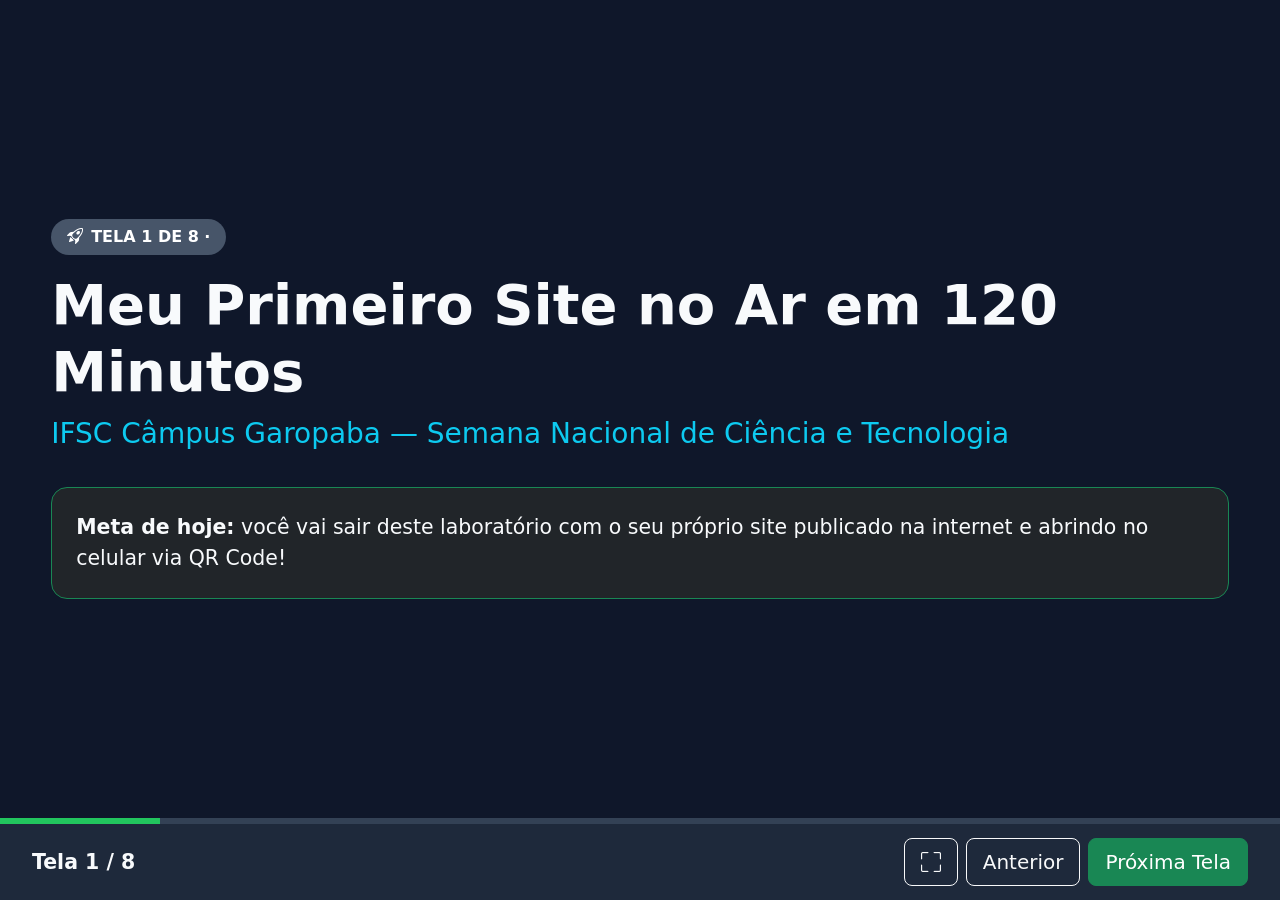
==== slides-snct/index.html @ 4206326a "Primeira versão dos slides(falta atualizar o roteiro)" ====
<!DOCTYPE html>
<html lang="pt-BR">

<head>
    <meta charset="UTF-8">
    <meta name="viewport" content="width=device-width, initial-scale=1.0">
    <title>Slides-Guia — Oficina SNCT 2026 IFSC Garopaba</title>
    <link href="css/bootstrap.min.css" rel="stylesheet">
    <link href="css/bootstrap-icons.min.css" rel="stylesheet">
    <link href="css/slides.css" rel="stylesheet">
</head>

<body>
    <main id="telas">
        <!-- TELA 1 -->
        <section class="slide ativo" aria-label="Tela 1 de 8">
            <div><span class="selo-bloco selo-acolhida"><i class="bi bi-rocket-takeoff" aria-hidden="true"></i> TELA 1 DE 8 ·</span></div>
            <h1 class="display-4 fw-bold mt-3">Meu Primeiro Site no Ar em 120 Minutos</h1>
            <p class="text-info fs-3">IFSC Câmpus Garopaba — Semana Nacional de Ciência e Tecnologia</p>
            <div class="p-4 mt-3 rounded-4 bg-dark border border-success">
                <strong>Meta de hoje:</strong> você vai sair deste laboratório com o seu próprio site
                publicado na internet e abrindo no celular via QR Code!
            </div>
        </section>

        <!-- TELA 2 -->
        <section class="slide" aria-label="Tela 2 de 8">
            <div><span class="selo-bloco selo-moodle"><i class="bi bi-mortarboard" aria-hidden="true"></i> TELA 2 DE 8 ·</span></div>
            <h2 class="display-5 fw-bold mt-3">Passo Inicial: Abra a Sala no Moodle IFSC</h2>
            <div class="row g-4 align-items-center mt-1">
                <div class="col-lg-7">
                    <pre class="codigo-telao">1. Acesse a sala da Oficina SNCT no Moodle do IFSC
2. Chave de inscrição da turma: SNCT2026
3. Na Seção 0, abra o Micro-Roteiro PDF
4. Na Seção 1, clique em starter-kit-snct.zip</pre>
                </div>
                <div class="col-lg-5 text-center">
                    <img class="print-tela" src="img/print-moodle.png" alt="Print da sala do curso no Moodle">
                </div>
            </div>
        </section>

        <!-- TELA 3 -->
        <section class="slide" aria-label="Tela 3 de 8">
            <div><span class="selo-bloco selo-bloco1"><i class="bi bi-palette" aria-hidden="true"></i> TELA 3 DE 8 ·</span></div>
            <h2 class="display-5 fw-bold mt-3">Personalizando Cores no arquivo css/estilo.css</h2>
            <div class="row g-4 align-items-center mt-1">
                <div class="col-lg-7">
                    <pre class="codigo-telao">:root {
--cor-primaria: <mark>#2563eb</mark>; /* Troque pela sua cor favorita */
--cor-fundo: <mark>#eff6ff</mark>;
}</pre>
                    <p class="legenda"><mark class="troque">Amarelo</mark> = o que você troca.</p>
                </div>
                <div class="col-lg-5 text-center">
                    <img class="print-tela" src="img/print-cores.png" alt="Print do site com as cores trocadas">
                </div>
            </div>
            <p class="text-info fs-3 mt-3">Checkpoint: salve (Ctrl+S), abra o index.html no navegador e confira se as cores mudaram.</p>
        </section>

        <!-- TELA 4 -->
        <section class="slide" aria-label="Tela 4 de 8">
            <div><span class="selo-bloco selo-bloco2a"><i class="bi bi-card-text" aria-hidden="true"></i> TELA 4 DE 8 ·</span></div>
            <h2 class="display-5 fw-bold mt-3">Edite os 3 cartões de destaques no index.html</h2>
            <div class="row g-4 align-items-center mt-1">
                <div class="col-lg-7">
                    <pre class="codigo-telao">&lt;div class="card-destaque"&gt;
  &lt;h3&gt;<mark>Meu destaque 1</mark>&lt;/h3&gt;
  &lt;p&gt;<mark>Escreva aqui algo sobre você</mark>&lt;/p&gt;
&lt;/div&gt;
&lt;!-- Repita para os destaques 2 e 3 --&gt;</pre>
                    <p class="legenda"><mark class="troque">Amarelo</mark> = o que você troca.</p>
                </div>
                <div class="col-lg-5 text-center">
                    <img class="print-tela" src="img/print-cartoes.png" alt="Print dos 3 cartões de destaque no site">
                </div>
            </div>
            <p class="text-info fs-3 mt-3">Checkpoint: os 3 cartões aparecem com o seu texto.</p>
        </section>

        <!-- TELA 5 -->
        <section class="slide" aria-label="Tela 5 de 8">
            <div><span class="selo-bloco selo-bloco2b"><i class="bi bi-whatsapp" aria-hidden="true"></i> TELA 5 DE 8 ·</span></div>
            <h2 class="display-5 fw-bold mt-3">Configure o link direto de WhatsApp</h2>
            <div class="row g-4 align-items-center mt-1">
                <div class="col-lg-7">
                    <pre class="codigo-telao">&lt;a href="https://wa.me/<mark>5548999999999</mark>?text=<mark>Oi!</mark>"
   class="btn btn-success"&gt;
  Fale comigo no WhatsApp
&lt;/a&gt;</pre>
                    <p class="legenda"><mark class="troque">Amarelo</mark> = o que você troca.</p>
                </div>
                <div class="col-lg-5 text-center">
                    <img class="print-tela" src="img/print-whatsapp.png" alt="Print do botão de WhatsApp abrindo a conversa">
                </div>
            </div>
            <p class="text-info fs-3 mt-3">Formato: 55 + DDD + número, só dígitos. Clique e teste!</p>
        </section>

        <!-- TELA 6 -->
        <section class="slide" aria-label="Tela 6 de 8">
            <div><span class="selo-bloco selo-bloco3"><i class="bi bi-github" aria-hidden="true"></i> TELA 6 DE 8 ·</span></div>
            <h2 class="display-5 fw-bold mt-3">Suba no GitHub e ative o GitHub Pages</h2>
            <div class="row g-4 align-items-center mt-1">
                <div class="col-lg-7">
                    <pre class="codigo-telao">1. github.com → New repository → "<mark>meu-site</mark>"
   (visibilidade: <mark>Public</mark>, senão o Pages não funciona)
2. Add file → Upload files → arraste o <mark>CONTEÚDO</mark> da pasta
   (index.html, css, img...), não a pasta em si
3. Commit changes
4. Settings → Pages → Branch: main → Save
5. Aguarde 1–2 min e abra o link gerado</pre>
                    <p class="legenda"><mark class="troque">Amarelo</mark> = atenção neste ponto.</p>
                </div>
                <div class="col-lg-5 text-center">
                    <img class="print-tela" src="img/print-github.png" alt="Print do GitHub com o repositório criado">
                </div>
            </div>
            <p class="text-info fs-3 mt-3">Checkpoint: o index.html aparece direto na raiz do repositório.</p>
        </section>

        <!-- TELA 7 -->
        <section class="slide" aria-label="Tela 7 de 8">
            <div><span class="selo-bloco selo-bloco4"><i class="bi bi-qr-code" aria-hidden="true"></i> TELA 7 DE 8 ·</span></div>
            <h2 class="display-5 fw-bold mt-3">Gere o QR Code e poste no Mural</h2>
            <div class="row g-4 align-items-center mt-1">
                <div class="col-lg-7">
                    <pre class="codigo-telao">1. Copie a URL: https://<mark>usuario</mark>.github.io/<mark>meu-site</mark>/
2. Gere o QR Code em um gerador online
3. Teste lendo com o seu celular
4. Poste o QR Code + link no Mural do Curso 1</pre>
                    <p class="legenda"><mark class="troque">Amarelo</mark> = o que você troca.</p>
                </div>
                <div class="col-lg-5 text-center">
                    <img class="print-tela" src="img/print-qrcode.png" alt="Print do gerador de QR Code com a URL do site">
                </div>
            </div>
            <p class="text-info fs-3 mt-3">Checkpoint: o site abriu no celular com o seu conteúdo.</p>
        </section>

        <!-- TELA 8 -->
        <section class="slide" aria-label="Tela 8 de 8">
            <div><span class="selo-bloco selo-pesquisa"><i class="bi bi-chat-heart" aria-hidden="true"></i> TELA 8 DE 8 ·</span></div>
            <h2 class="display-5 fw-bold mt-3">Conta pra gente: pesquisa de satisfação</h2>
            <p class="fs-3">Aponte o celular para o QR Code (Seção 4 do Moodle, Curso 1):</p>
            <div class="text-center mt-3">
                <img src="img/qr-pesquisa.png" alt="QR Code da pesquisa de satisfação"
                    style="max-height: 50vh; max-width: 100%; background:#fff; padding:12px; border-radius:12px;">
            </div>
        </section>
    </main>

    <footer class="barra-rodape">
        <div id="barraProgresso" class="progresso" role="progressbar" aria-label="Progresso da apresentação"
            aria-valuemin="1" aria-valuemax="8" aria-valuenow="1">
            <div id="progressoPreenchido" class="progresso-preenchido"></div>
        </div>
        <span id="indicadorTela" class="fw-bold" aria-live="polite">Tela 1 / 8</span>
        <nav class="d-flex gap-2" aria-label="Navegação das telas">
            <button class="btn btn-outline-light btn-lg" onclick="alternarTelaCheia()" aria-label="Alternar tela cheia" title="Tela cheia (F)"><i class="bi bi-fullscreen" aria-hidden="true"></i></button>
            <button class="btn btn-outline-light btn-lg" onclick="mudarSlide(-1)">Anterior</button>
            <button class="btn btn-success btn-lg" onclick="mudarSlide(1)">Próxima Tela</button>
        </nav>
    </footer>

    <script src="js/slides.js"></script>
</body>

</html>
---- slides-snct/css/slides.css ----
/* ===== Base ===== */
body {
    background: #0f172a;
    color: #f8fafc;
    font-size: clamp(1rem, 1.6vw, 1.4rem);
    overflow: hidden;
}

/* ===== Telas ===== */
.slide {
    display: none;
    position: relative;
    height: calc(100vh - 82px);
    padding: clamp(16px, 4vh, 48px) clamp(16px, 4vw, 64px);
    overflow-y: auto;
}

.slide.ativo {
    display: flex;
    flex-direction: column;
    justify-content: center;
    animation: entrada-tela 0.3s ease;
}

@keyframes entrada-tela {
    from { opacity: 0; transform: translateY(8px); }
    to   { opacity: 1; transform: translateY(0); }
}

@media (prefers-reduced-motion: reduce) {
    .slide.ativo { animation: none; }
}

/* Títulos responsivos (sobrescrevem display-4 / display-5 do Bootstrap) */
.slide h1.display-4 { font-size: clamp(2rem, 5vw, 3.5rem); }
.slide h2.display-5 { font-size: clamp(1.6rem, 3.8vw, 2.8rem); }

/* ===== Selo de bloco (cor por etapa) ===== */
.selo-bloco {
    display: inline-flex;
    align-items: center;
    gap: 8px;
    background: #16a34a;
    color: #fff;
    padding: 6px 16px;
    border-radius: 999px;
    font-weight: 700;
    font-size: 1rem;
}

.selo-acolhida { background: #475569; }
.selo-moodle   { background: #1d4ed8; }
.selo-bloco1   { background: #15803d; }
.selo-bloco2a  { background: #0f766e; }
.selo-bloco2b  { background: #7c3aed; }
.selo-bloco3   { background: #c2410c; }
.selo-bloco4   { background: #be185d; }
.selo-pesquisa { background: #475569; }

/* ===== Código ===== */
pre.codigo-telao {
    background: #1e293b;
    color: #38bdf8;
    padding: clamp(12px, 2vw, 24px);
    border-radius: 12px;
    font-size: clamp(0.95rem, 1.7vw, 1.25rem);
    max-height: 48vh;
    overflow: auto;
}

/* Destaque do que o aluno troca */
pre.codigo-telao mark,
.troque {
    background: #fbbf24;
    color: #0f172a;
    padding: 0 6px;
    border-radius: 4px;
    font-weight: 700;
}

.legenda {
    font-size: 0.85rem;
    color: #cbd5e1;
    margin-top: 8px;
}

/* ===== Prints (imagem ou espaço reservado) ===== */
.print-tela {
    max-width: 100%;
    max-height: 48vh;
    border-radius: 12px;
    border: 2px solid #334155;
    background: #fff;
}

.print-placeholder {
    display: flex;
    align-items: center;
    justify-content: center;
    text-align: center;
    min-height: 220px;
    padding: 16px;
    border: 2px dashed #64748b;
    border-radius: 12px;
    color: #cbd5e1;
    font-size: 1rem;
}

/* ===== Rodapé e progresso ===== */
.barra-rodape {
    position: relative;
    height: 82px;
    background: #1e293b;
    padding: 6px 32px 0;
    display: flex;
    align-items: center;
    justify-content: space-between;
    gap: 16px;
}

.progresso {
    position: absolute;
    top: 0;
    left: 0;
    right: 0;
    height: 6px;
    background: #334155;
}

.progresso-preenchido {
    height: 100%;
    width: 0;
    background: #22c55e;
    transition: width 0.3s ease;
}

@media (max-width: 768px) {
    .barra-rodape { padding: 6px 12px 0; }
}
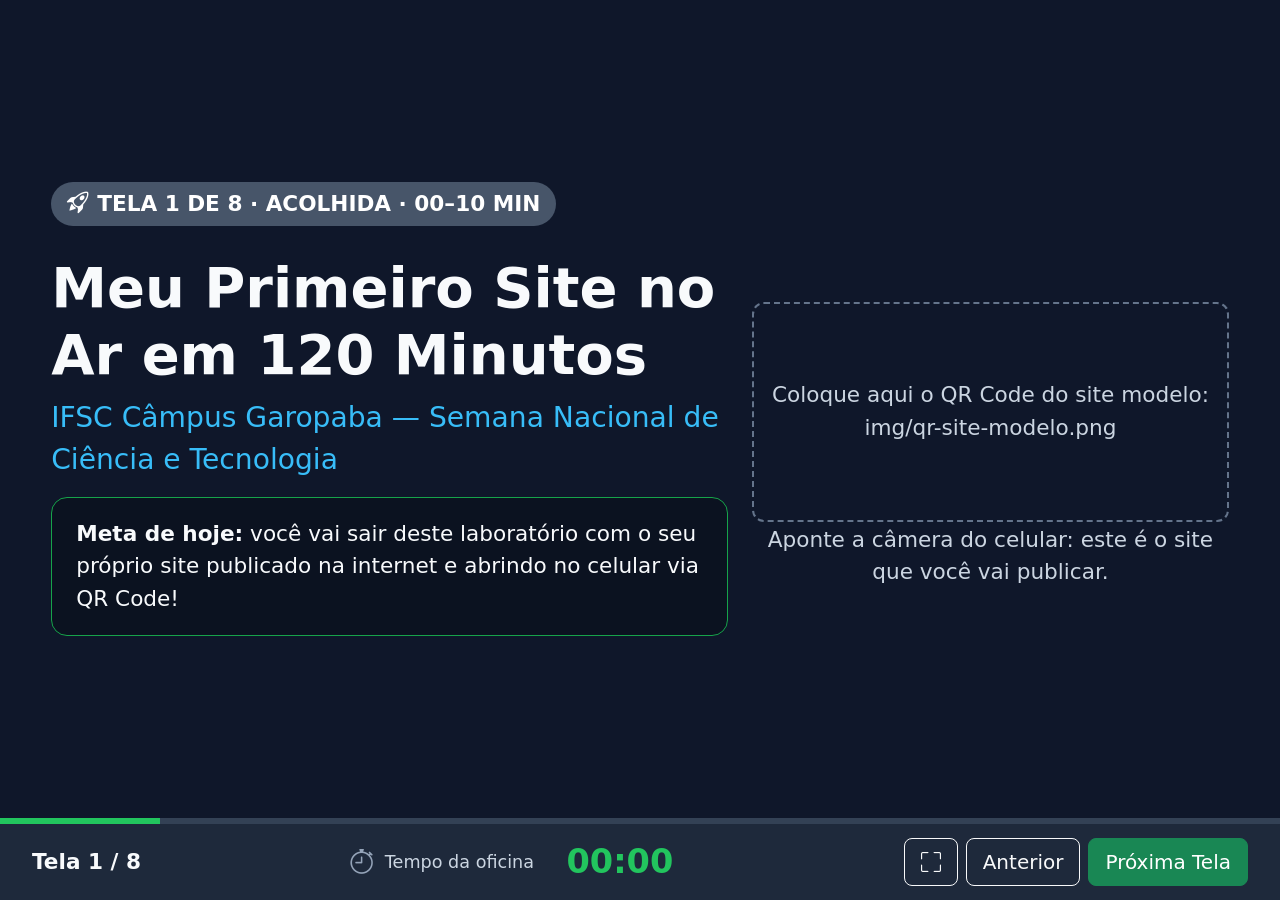
==== commit 34ea047a: "slides atualizados conforme o roteiro e o starter kit" ====
--- a/slides-snct/index.html
+++ b/slides-snct/index.html
@@ -11,143 +11,182 @@
 </head>
 
 <body>
+    <!--
+        Cada <section class="slide"> é uma tela. Os atributos data-inicio e data-fim
+        (em minutos, de 0 a 120) registram o horário de cada tela no mapa de 120 min
+        da Frente 3. O cronômetro do rodapé mostra o tempo decorrido da oficina.
+        Os textos e códigos seguem o Micro-Roteiro do Curso 1 e o starter-kit-snct.zip.
+    -->
     <main id="telas">
-        <!-- TELA 1 -->
-        <section class="slide ativo" aria-label="Tela 1 de 8">
-            <div><span class="selo-bloco selo-acolhida"><i class="bi bi-rocket-takeoff" aria-hidden="true"></i> TELA 1 DE 8 ·</span></div>
-            <h1 class="display-4 fw-bold mt-3">Meu Primeiro Site no Ar em 120 Minutos</h1>
-            <p class="text-info fs-3">IFSC Câmpus Garopaba — Semana Nacional de Ciência e Tecnologia</p>
-            <div class="p-4 mt-3 rounded-4 bg-dark border border-success">
-                <strong>Meta de hoje:</strong> você vai sair deste laboratório com o seu próprio site
-                publicado na internet e abrindo no celular via QR Code!
-            </div>
-        </section>
-
-        <!-- TELA 2 -->
-        <section class="slide" aria-label="Tela 2 de 8">
-            <div><span class="selo-bloco selo-moodle"><i class="bi bi-mortarboard" aria-hidden="true"></i> TELA 2 DE 8 ·</span></div>
-            <h2 class="display-5 fw-bold mt-3">Passo Inicial: Abra a Sala no Moodle IFSC</h2>
-            <div class="row g-4 align-items-center mt-1">
-                <div class="col-lg-7">
-                    <pre class="codigo-telao">1. Acesse a sala da Oficina SNCT no Moodle do IFSC
-2. Chave de inscrição da turma: SNCT2026
-3. Na Seção 0, abra o Micro-Roteiro PDF
-4. Na Seção 1, clique em starter-kit-snct.zip</pre>
-                </div>
-                <div class="col-lg-5 text-center">
-                    <img class="print-tela" src="img/print-moodle.png" alt="Print da sala do curso no Moodle">
-                </div>
-            </div>
-        </section>
-
-        <!-- TELA 3 -->
-        <section class="slide" aria-label="Tela 3 de 8">
-            <div><span class="selo-bloco selo-bloco1"><i class="bi bi-palette" aria-hidden="true"></i> TELA 3 DE 8 ·</span></div>
-            <h2 class="display-5 fw-bold mt-3">Personalizando Cores no arquivo css/estilo.css</h2>
-            <div class="row g-4 align-items-center mt-1">
-                <div class="col-lg-7">
-                    <pre class="codigo-telao">:root {
---cor-primaria: <mark>#2563eb</mark>; /* Troque pela sua cor favorita */
---cor-fundo: <mark>#eff6ff</mark>;
+
+        <!-- TELA 1 · 00–10 min · Acolhida -->
+        <section class="slide ativo" aria-label="Tela 1 de 8" data-inicio="0" data-fim="10">
+            <div><span class="selo-bloco selo-acolhida"><i class="bi bi-rocket-takeoff" aria-hidden="true"></i> TELA 1 DE 8 · ACOLHIDA · 00–10 MIN</span></div>
+            <div class="row g-4 align-items-center mt-1">
+                <div class="col-lg-7">
+                    <h1 class="display-4 fw-bold">Meu Primeiro Site no Ar em 120 Minutos</h1>
+                    <p class="subtitulo">IFSC Câmpus Garopaba — Semana Nacional de Ciência e Tecnologia</p>
+                    <div class="caixa-meta">
+                        <strong>Meta de hoje:</strong> você vai sair deste laboratório com o seu próprio site
+                        publicado na internet e abrindo no celular via QR Code!
+                    </div>
+                </div>
+                <div class="col-lg-5 text-center">
+                    <img class="print-tela qr-grande" src="img/qr-site-modelo.png" data-rotulo="o QR Code do site modelo"
+                        alt="QR Code do site modelo publicado">
+                    <p class="legenda">Aponte a câmera do celular: este é o site que você vai publicar.</p>
+                </div>
+            </div>
+        </section>
+
+        <!-- TELA 2 · 10–15 min · Moodle -->
+        <section class="slide" aria-label="Tela 2 de 8" data-inicio="10" data-fim="15">
+            <div><span class="selo-bloco selo-moodle"><i class="bi bi-mortarboard" aria-hidden="true"></i> TELA 2 DE 8 · MOODLE · 10–15 MIN</span></div>
+            <h2 class="display-5 fw-bold mt-3">Passo Inicial: Abra a Sala do Curso 1 no Moodle IFSC</h2>
+            <div class="row g-4 align-items-center mt-1">
+                <div class="col-lg-7">
+                    <ol class="lista-passos">
+                        <li>Acesse a <strong>Sala do Curso 1</strong> no Moodle do IFSC.</li>
+                        <li>Chave de inscrição: <mark class="troque">SNCT2026</mark></li>
+                        <li>Na <strong>Seção 0</strong>, abra o Micro-Roteiro em PDF.</li>
+                    </ol>
+                    <p class="checkpoint"><strong>Checkpoint:</strong> a Sala do Curso 1 está aberta e você enxerga a Seção 1.</p>
+                </div>
+                <div class="col-lg-5 text-center">
+                    <img class="print-tela" src="img/print-moodle.png" data-rotulo="o print"
+                        alt="Print da Sala do Curso 1 no Moodle">
+                </div>
+            </div>
+        </section>
+
+        <!-- TELA 3 · 15–35 min · Bloco 1 -->
+        <section class="slide" aria-label="Tela 3 de 8" data-inicio="15" data-fim="35">
+            <div><span class="selo-bloco selo-bloco1"><i class="bi bi-palette" aria-hidden="true"></i> TELA 3 DE 8 · BLOCO 1 · 15–35 MIN</span></div>
+            <h2 class="display-5 fw-bold mt-3">Baixe o Starter Kit e personalize as cores</h2>
+            <div class="row g-4 align-items-start mt-1">
+                <div class="col-lg-7">
+                    <ol class="lista-passos">
+                        <li>No Moodle, <strong>Seção 1</strong>: clique em <mark class="troque">starter-kit-snct.zip</mark></li>
+                        <li>Extraia na <strong>Área de Trabalho</strong> e abra a pasta <code>starter-kit-snct</code> no <strong>VS Code</strong>.</li>
+                        <li>Abra <code>css/estilo.css</code> e troque o bloco <code>:root</code>:</li>
+                    </ol>
+                    <pre class="codigo-telao mt-3">:root {
+  /* BLOCO 1: Altere os codigos de cor abaixo para personalizar seu tema */
+  --cor-primaria: <mark>#16a34a</mark>;
+  --cor-fundo: <mark>#f0fdf4</mark>;
+  --cor-cartao: <mark>#ffffff</mark>;
+  --cor-texto: <mark>#1e293b</mark>;
 }</pre>
                     <p class="legenda"><mark class="troque">Amarelo</mark> = o que você troca.</p>
                 </div>
                 <div class="col-lg-5 text-center">
-                    <img class="print-tela" src="img/print-cores.png" alt="Print do site com as cores trocadas">
-                </div>
-            </div>
-            <p class="text-info fs-3 mt-3">Checkpoint: salve (Ctrl+S), abra o index.html no navegador e confira se as cores mudaram.</p>
-        </section>
-
-        <!-- TELA 4 -->
-        <section class="slide" aria-label="Tela 4 de 8">
-            <div><span class="selo-bloco selo-bloco2a"><i class="bi bi-card-text" aria-hidden="true"></i> TELA 4 DE 8 ·</span></div>
-            <h2 class="display-5 fw-bold mt-3">Edite os 3 cartões de destaques no index.html</h2>
-            <div class="row g-4 align-items-center mt-1">
-                <div class="col-lg-7">
-                    <pre class="codigo-telao">&lt;div class="card-destaque"&gt;
-  &lt;h3&gt;<mark>Meu destaque 1</mark>&lt;/h3&gt;
-  &lt;p&gt;<mark>Escreva aqui algo sobre você</mark>&lt;/p&gt;
-&lt;/div&gt;
-&lt;!-- Repita para os destaques 2 e 3 --&gt;</pre>
-                    <p class="legenda"><mark class="troque">Amarelo</mark> = o que você troca.</p>
-                </div>
-                <div class="col-lg-5 text-center">
-                    <img class="print-tela" src="img/print-cartoes.png" alt="Print dos 3 cartões de destaque no site">
-                </div>
-            </div>
-            <p class="text-info fs-3 mt-3">Checkpoint: os 3 cartões aparecem com o seu texto.</p>
-        </section>
-
-        <!-- TELA 5 -->
-        <section class="slide" aria-label="Tela 5 de 8">
-            <div><span class="selo-bloco selo-bloco2b"><i class="bi bi-whatsapp" aria-hidden="true"></i> TELA 5 DE 8 ·</span></div>
-            <h2 class="display-5 fw-bold mt-3">Configure o link direto de WhatsApp</h2>
-            <div class="row g-4 align-items-center mt-1">
-                <div class="col-lg-7">
-                    <pre class="codigo-telao">&lt;a href="https://wa.me/<mark>5548999999999</mark>?text=<mark>Oi!</mark>"
-   class="btn btn-success"&gt;
-  Fale comigo no WhatsApp
+                    <img class="print-tela" src="img/print-cores.png" data-rotulo="o print"
+                        alt="Print do site com as cores trocadas">
+                </div>
+            </div>
+            <p class="checkpoint"><strong>Checkpoint:</strong> salve (Ctrl+S) e abra o <code>index.html</code> no navegador: as cores devem ter mudado.</p>
+        </section>
+
+        <!-- TELA 4 · 35–55 min · Bloco 2 (2A) -->
+        <section class="slide" aria-label="Tela 4 de 8" data-inicio="35" data-fim="55">
+            <div><span class="selo-bloco selo-bloco2a"><i class="bi bi-card-text" aria-hidden="true"></i> TELA 4 DE 8 · BLOCO 2 · 35–55 MIN</span></div>
+            <h2 class="display-5 fw-bold mt-3">Seu nome e os 3 cartões de destaque no index.html</h2>
+            <div class="row g-4 align-items-center mt-1">
+                <div class="col-lg-7">
+                    <p class="rotulo-codigo">Comentário <code>BLOCO 1</code> · nome e frase:</p>
+                    <pre class="codigo-telao">&lt;h1 id="nomePessoa"&gt;<mark>Seu Nome ou Nome do Negocio</mark>&lt;/h1&gt;
+&lt;p class="bio-texto"&gt;
+  <mark>Escreva aqui em uma frase o que voce faz, estuda ou oferece para a comunidade.</mark>
+&lt;/p&gt;</pre>
+                    <p class="rotulo-codigo">Comentário <code>BLOCO 2</code> · cada cartão (edite os 3):</p>
+                    <pre class="codigo-telao">&lt;article class="item-destaque"&gt;
+  &lt;h2&gt;<mark>Destaque 1</mark>&lt;/h2&gt;
+  &lt;p&gt;<mark>Descreva seu primeiro projeto, habilidade ou produto em destaque.</mark>&lt;/p&gt;
+&lt;/article&gt;</pre>
+                    <p class="legenda"><mark class="troque">Amarelo</mark> = o que você troca. Ex.: <em>Maria Silva - Doces Artesanais</em></p>
+                </div>
+                <div class="col-lg-5 text-center">
+                    <img class="print-tela" src="img/print-cartoes.png" data-rotulo="o print"
+                        alt="Print do nome e dos 3 cartões de destaque no site">
+                </div>
+            </div>
+            <p class="checkpoint"><strong>Checkpoint:</strong> salve e atualize a página (F5). Os 3 cartões mostram os seus textos, sem sobrar “Destaque 1”, “Destaque 2” ou “Destaque 3”.</p>
+        </section>
+
+        <!-- TELA 5 · 55–70 min · Bloco 2B -->
+        <section class="slide" aria-label="Tela 5 de 8" data-inicio="55" data-fim="70">
+            <div><span class="selo-bloco selo-bloco2b"><i class="bi bi-whatsapp" aria-hidden="true"></i> TELA 5 DE 8 · BLOCO 2B · 55–70 MIN</span></div>
+            <h2 class="display-5 fw-bold mt-3">Configure o botão direto para o WhatsApp</h2>
+            <div class="row g-4 align-items-center mt-1">
+                <div class="col-lg-7">
+                    <p class="rotulo-codigo">Comentário <code>BLOCO 2B</code> no index.html:</p>
+                    <pre class="codigo-telao">&lt;a class="botao-whatsapp"
+   href="https://wa.me/<mark>5548999999999</mark>?text=Ola!%20Vi%20seu%20site%20na%20SNCT!"
+   target="_blank" rel="noopener"&gt;
+  Falar comigo no WhatsApp
 &lt;/a&gt;</pre>
-                    <p class="legenda"><mark class="troque">Amarelo</mark> = o que você troca.</p>
-                </div>
-                <div class="col-lg-5 text-center">
-                    <img class="print-tela" src="img/print-whatsapp.png" alt="Print do botão de WhatsApp abrindo a conversa">
-                </div>
-            </div>
-            <p class="text-info fs-3 mt-3">Formato: 55 + DDD + número, só dígitos. Clique e teste!</p>
-        </section>
-
-        <!-- TELA 6 -->
-        <section class="slide" aria-label="Tela 6 de 8">
-            <div><span class="selo-bloco selo-bloco3"><i class="bi bi-github" aria-hidden="true"></i> TELA 6 DE 8 ·</span></div>
+                    <p class="legenda"><mark class="troque">Amarelo</mark> = o que você troca: <strong>55 + DDD + número</strong>, tudo junto, sem espaços, traços ou parênteses.</p>
+                </div>
+                <div class="col-lg-5 text-center">
+                    <img class="print-tela" src="img/print-whatsapp.png" data-rotulo="o print"
+                        alt="Print do botão de WhatsApp abrindo a conversa">
+                </div>
+            </div>
+            <p class="checkpoint"><strong>Checkpoint:</strong> clique no botão verde no navegador. O WhatsApp deve abrir uma conversa com o número que você digitou e a mensagem pronta.</p>
+        </section>
+
+        <!-- TELA 6 · 70–95 min · Bloco 3 -->
+        <section class="slide" aria-label="Tela 6 de 8" data-inicio="70" data-fim="95">
+            <div><span class="selo-bloco selo-bloco3"><i class="bi bi-github" aria-hidden="true"></i> TELA 6 DE 8 · BLOCO 3 · 70–95 MIN</span></div>
             <h2 class="display-5 fw-bold mt-3">Suba no GitHub e ative o GitHub Pages</h2>
             <div class="row g-4 align-items-center mt-1">
-                <div class="col-lg-7">
-                    <pre class="codigo-telao">1. github.com → New repository → "<mark>meu-site</mark>"
-   (visibilidade: <mark>Public</mark>, senão o Pages não funciona)
-2. Add file → Upload files → arraste o <mark>CONTEÚDO</mark> da pasta
-   (index.html, css, img...), não a pasta em si
-3. Commit changes
-4. Settings → Pages → Branch: main → Save
-5. Aguarde 1–2 min e abra o link gerado</pre>
-                    <p class="legenda"><mark class="troque">Amarelo</mark> = atenção neste ponto.</p>
-                </div>
-                <div class="col-lg-5 text-center">
-                    <img class="print-tela" src="img/print-github.png" alt="Print do GitHub com o repositório criado">
-                </div>
-            </div>
-            <p class="text-info fs-3 mt-3">Checkpoint: o index.html aparece direto na raiz do repositório.</p>
-        </section>
-
-        <!-- TELA 7 -->
-        <section class="slide" aria-label="Tela 7 de 8">
-            <div><span class="selo-bloco selo-bloco4"><i class="bi bi-qr-code" aria-hidden="true"></i> TELA 7 DE 8 ·</span></div>
-            <h2 class="display-5 fw-bold mt-3">Gere o QR Code e poste no Mural</h2>
-            <div class="row g-4 align-items-center mt-1">
-                <div class="col-lg-7">
-                    <pre class="codigo-telao">1. Copie a URL: https://<mark>usuario</mark>.github.io/<mark>meu-site</mark>/
-2. Gere o QR Code em um gerador online
-3. Teste lendo com o seu celular
-4. Poste o QR Code + link no Mural do Curso 1</pre>
-                    <p class="legenda"><mark class="troque">Amarelo</mark> = o que você troca.</p>
-                </div>
-                <div class="col-lg-5 text-center">
-                    <img class="print-tela" src="img/print-qrcode.png" alt="Print do gerador de QR Code com a URL do site">
-                </div>
-            </div>
-            <p class="text-info fs-3 mt-3">Checkpoint: o site abriu no celular com o seu conteúdo.</p>
-        </section>
-
-        <!-- TELA 8 -->
-        <section class="slide" aria-label="Tela 8 de 8">
-            <div><span class="selo-bloco selo-pesquisa"><i class="bi bi-chat-heart" aria-hidden="true"></i> TELA 8 DE 8 ·</span></div>
+                <div class="col-lg-8">
+                    <ol class="lista-passos">
+                        <li>Entre em <strong>github.com</strong> e faça login. Sem o código 2FA? Peça ao monitor uma <strong>conta de contingência</strong>.</li>
+                        <li><strong>New</strong> → Repository name: <mark class="troque">meu-primeiro-site</mark> · Visibilidade: <mark class="troque">Public</mark> · Add a README: <mark class="troque">desmarcado</mark> → <strong>Create repository</strong></li>
+                        <li><strong>uploading an existing file</strong> → arraste <mark class="troque">todo o conteúdo</mark> da pasta <code>starter-kit-snct</code> (index.html, css, img e README.md), não a pasta em si → <strong>Commit changes</strong></li>
+                        <li><strong>Settings</strong> → <strong>Pages</strong> → Deploy from a branch → <mark class="troque">main</mark> · <mark class="troque">/ (root)</mark> → <strong>Save</strong></li>
+                        <li>Aguarde 1 a 2 minutos e abra:<br><code class="url">https://SEU-USUARIO.github.io/meu-primeiro-site/</code></li>
+                    </ol>
+                </div>
+                <div class="col-lg-4 text-center">
+                    <img class="print-tela" src="img/print-github.png" data-rotulo="o print"
+                        alt="Print do GitHub com o repositório criado">
+                </div>
+            </div>
+            <p class="checkpoint"><strong>Checkpoint:</strong> index.html, css, img e README.md aparecem na raiz do repositório (o index.html não pode estar dentro de outra pasta). Site com erro 404? Espere mais um minuto e atualize com Ctrl+F5.</p>
+        </section>
+
+        <!-- TELA 7 · 95–110 min · Bloco 4 -->
+        <section class="slide" aria-label="Tela 7 de 8" data-inicio="95" data-fim="110">
+            <div><span class="selo-bloco selo-bloco4"><i class="bi bi-qr-code" aria-hidden="true"></i> TELA 7 DE 8 · BLOCO 4 · 95–110 MIN</span></div>
+            <h2 class="display-5 fw-bold mt-3">Gere o QR Code, teste no celular e poste no Mural</h2>
+            <div class="row g-4 align-items-center mt-1">
+                <div class="col-lg-7">
+                    <ol class="lista-passos">
+                        <li>Copie o endereço do seu site:<br><code class="url">https://<mark class="troque">SEU-USUARIO</mark>.github.io/<mark class="troque">meu-primeiro-site</mark>/</code></li>
+                        <li>Abra o <strong>gerador de QR Code</strong> indicado pelo instrutor, cole o endereço e baixe a imagem.</li>
+                        <li>Aponte a câmera do celular para o QR Code na tela e toque no link. Teste também o botão de WhatsApp.</li>
+                        <li>No Moodle: Sala do Curso 1 → <strong>Seção 3 (Bloco 3 e 4: No Ar!)</strong> → <strong>Mural</strong> → cole o endereço do seu site.</li>
+                    </ol>
+                </div>
+                <div class="col-lg-5 text-center">
+                    <img class="print-tela" src="img/print-qrcode.png" data-rotulo="o print"
+                        alt="Print do gerador de QR Code com o endereço do site">
+                </div>
+            </div>
+            <p class="checkpoint"><strong>Checkpoint:</strong> o seu site abriu no celular, com os seus textos e as suas cores, e o botão de WhatsApp abriu a conversa correta.</p>
+        </section>
+
+        <!-- TELA 8 · 110–120 min · Pesquisa de satisfação -->
+        <section class="slide" aria-label="Tela 8 de 8" data-inicio="110" data-fim="120">
+            <div><span class="selo-bloco selo-pesquisa"><i class="bi bi-chat-heart" aria-hidden="true"></i> TELA 8 DE 8 · PESQUISA · 110–120 MIN</span></div>
             <h2 class="display-5 fw-bold mt-3">Conta pra gente: pesquisa de satisfação</h2>
-            <p class="fs-3">Aponte o celular para o QR Code (Seção 4 do Moodle, Curso 1):</p>
-            <div class="text-center mt-3">
-                <img src="img/qr-pesquisa.png" alt="QR Code da pesquisa de satisfação"
-                    style="max-height: 50vh; max-width: 100%; background:#fff; padding:12px; border-radius:12px;">
-            </div>
+            <p class="mt-2">Na <strong>Seção 4 (Avaliação &amp; Certificado)</strong> do Moodle, responda às 3 perguntas rápidas, ou aponte o celular para o QR Code:</p>
+            <div class="text-center mt-2">
+                <img class="qr-pesquisa" src="img/qr-pesquisa.png" alt="QR Code da pesquisa de satisfação">
+            </div>
+            <p class="checkpoint"><strong>Parabéns!</strong> Você publicou o seu primeiro site na internet.</p>
         </section>
     </main>
 
@@ -156,11 +195,19 @@
             aria-valuemin="1" aria-valuemax="8" aria-valuenow="1">
             <div id="progressoPreenchido" class="progresso-preenchido"></div>
         </div>
+
         <span id="indicadorTela" class="fw-bold" aria-live="polite">Tela 1 / 8</span>
+
+        <div class="cronometro" title="Tempo decorrido da oficina (recarregue a página para zerar)">
+            <i class="bi bi-stopwatch" aria-hidden="true"></i>
+            <span class="cronometro-rotulo">Tempo da oficina</span>
+            <span id="cronometroTempo" class="cronometro-tempo" role="timer" aria-live="off">00:00</span>
+        </div>
+
         <nav class="d-flex gap-2" aria-label="Navegação das telas">
-            <button class="btn btn-outline-light btn-lg" onclick="alternarTelaCheia()" aria-label="Alternar tela cheia" title="Tela cheia (F)"><i class="bi bi-fullscreen" aria-hidden="true"></i></button>
-            <button class="btn btn-outline-light btn-lg" onclick="mudarSlide(-1)">Anterior</button>
-            <button class="btn btn-success btn-lg" onclick="mudarSlide(1)">Próxima Tela</button>
+            <button class="btn btn-outline-light btn-lg" type="button" onclick="alternarTelaCheia()" aria-label="Alternar tela cheia" title="Tela cheia (F)"><i class="bi bi-fullscreen" aria-hidden="true"></i></button>
+            <button class="btn btn-outline-light btn-lg" type="button" onclick="mudarSlide(-1)">Anterior</button>
+            <button class="btn btn-success btn-lg" type="button" onclick="mudarSlide(1)">Próxima Tela</button>
         </nav>
     </footer>
 
--- a/slides-snct/css/slides.css
+++ b/slides-snct/css/slides.css
@@ -1,26 +1,48 @@
+/* ===== Variáveis de projeção (telão a 6 metros) =====
+   Regra do roteiro: texto >= 1.35rem (22px) e código >= 20px. */
+:root {
+    --fs-texto: clamp(1.35rem, min(1.6vw, 2.6vh), 1.7rem);
+    --fs-codigo: clamp(1.25rem, min(1.5vw, 2.4vh), 1.5rem);
+    --altura-rodape: 82px;
+}
+
 /* ===== Base ===== */
 body {
     background: #0f172a;
     color: #f8fafc;
-    font-size: clamp(1rem, 1.6vw, 1.4rem);
+    font-size: var(--fs-texto);
     overflow: hidden;
+}
+
+code {
+    color: #38bdf8;
+    font-size: 0.95em;
+    background: rgba(56, 189, 248, 0.12);
+    padding: 0 6px;
+    border-radius: 4px;
 }
 
 /* ===== Telas ===== */
 .slide {
     display: none;
     position: relative;
-    height: calc(100vh - 82px);
-    padding: clamp(16px, 4vh, 48px) clamp(16px, 4vw, 64px);
+    height: calc(100vh - var(--altura-rodape));
+    height: calc(100dvh - var(--altura-rodape));
+    padding: clamp(12px, 3vh, 40px) clamp(16px, 4vw, 64px);
     overflow-y: auto;
 }
 
 .slide.ativo {
     display: flex;
     flex-direction: column;
-    justify-content: center;
+    justify-content: flex-start;
     animation: entrada-tela 0.3s ease;
 }
+
+/* Centraliza na vertical SEM cortar o topo quando o conteúdo é maior que a janela:
+   com "justify-content: center" o início da tela ficava fora do alcance da rolagem. */
+.slide.ativo > :first-child { margin-top: auto; }
+.slide.ativo > :last-child  { margin-bottom: auto; }
 
 @keyframes entrada-tela {
     from { opacity: 0; transform: translateY(8px); }
@@ -33,7 +55,20 @@
 
 /* Títulos responsivos (sobrescrevem display-4 / display-5 do Bootstrap) */
 .slide h1.display-4 { font-size: clamp(2rem, 5vw, 3.5rem); }
-.slide h2.display-5 { font-size: clamp(1.6rem, 3.8vw, 2.8rem); }
+.slide h2.display-5 { font-size: clamp(1.7rem, 3.2vw, 2.6rem); margin-bottom: 0; }
+
+.subtitulo {
+    color: #38bdf8;
+    font-size: clamp(1.5rem, 2.2vw, 2rem);
+}
+
+.caixa-meta {
+    margin-top: 1rem;
+    padding: 1.25rem 1.5rem;
+    background: #0b1220;
+    border: 1px solid #16a34a;
+    border-radius: 1rem;
+}
 
 /* ===== Selo de bloco (cor por etapa) ===== */
 .selo-bloco {
@@ -45,7 +80,7 @@
     padding: 6px 16px;
     border-radius: 999px;
     font-weight: 700;
-    font-size: 1rem;
+    font-size: 1.35rem;
 }
 
 .selo-acolhida { background: #475569; }
@@ -57,19 +92,51 @@
 .selo-bloco4   { background: #be185d; }
 .selo-pesquisa { background: #475569; }
 
+/* Endereço (URL) sempre inteiro numa linha só */
+code.url { white-space: nowrap; }
+
+/* ===== Passos numerados ===== */
+ol.lista-passos {
+    margin: 0;
+    padding: clamp(12px, 1.6vw, 22px) clamp(12px, 1.6vw, 22px) clamp(12px, 1.6vw, 22px) calc(clamp(12px, 1.6vw, 22px) + 1.9em);
+    background: #1e293b;
+    border-radius: 12px;
+}
+
+ol.lista-passos li {
+    margin: 0.3rem 0;
+    padding-left: 0.2rem;
+}
+
+ol.lista-passos li::marker {
+    color: #38bdf8;
+    font-weight: 700;
+}
+
 /* ===== Código ===== */
+.rotulo-codigo {
+    margin: 0.5rem 0 0.25rem;
+    color: #cbd5e1;
+    font-weight: 600;
+}
+
 pre.codigo-telao {
     background: #1e293b;
     color: #38bdf8;
-    padding: clamp(12px, 2vw, 24px);
-    border-radius: 12px;
-    font-size: clamp(0.95rem, 1.7vw, 1.25rem);
-    max-height: 48vh;
+    padding: clamp(10px, 1.4vw, 20px);
+    border-radius: 12px;
+    font-size: var(--fs-codigo);
+    line-height: 1.35;
+    margin-bottom: 0.4rem;
+    max-height: 55vh;
     overflow: auto;
+    white-space: pre-wrap;
+    overflow-wrap: anywhere;
 }
 
 /* Destaque do que o aluno troca */
 pre.codigo-telao mark,
+mark.troque,
 .troque {
     background: #fbbf24;
     color: #0f172a;
@@ -79,18 +146,43 @@
 }
 
 .legenda {
-    font-size: 0.85rem;
+    font-size: var(--fs-texto);
     color: #cbd5e1;
-    margin-top: 8px;
-}
-
-/* ===== Prints (imagem ou espaço reservado) ===== */
+    margin: 0.4rem 0 0;
+}
+
+/* Checkpoint de vitória de cada bloco */
+.checkpoint {
+    margin: 0.9rem 0 0;
+    padding: 0.55rem 1rem;
+    border-left: 6px solid #22c55e;
+    background: rgba(34, 197, 94, 0.12);
+    border-radius: 0 10px 10px 0;
+    font-size: var(--fs-texto);
+}
+
+.checkpoint strong { color: #4ade80; }
+
+/* ===== Prints e QR Codes (imagem ou espaço reservado) ===== */
 .print-tela {
     max-width: 100%;
-    max-height: 48vh;
+    max-height: 46vh;
     border-radius: 12px;
     border: 2px solid #334155;
     background: #fff;
+}
+
+.qr-grande {
+    max-height: 48vh;
+    padding: 12px;
+}
+
+.qr-pesquisa {
+    max-height: 42vh;
+    max-width: 100%;
+    background: #fff;
+    padding: 12px;
+    border-radius: 12px;
 }
 
 .print-placeholder {
@@ -103,13 +195,13 @@
     border: 2px dashed #64748b;
     border-radius: 12px;
     color: #cbd5e1;
-    font-size: 1rem;
-}
-
-/* ===== Rodapé e progresso ===== */
+    font-size: 1.35rem;
+}
+
+/* ===== Rodapé, progresso e cronômetro ===== */
 .barra-rodape {
     position: relative;
-    height: 82px;
+    height: var(--altura-rodape);
     background: #1e293b;
     padding: 6px 32px 0;
     display: flex;
@@ -134,6 +226,49 @@
     transition: width 0.3s ease;
 }
 
+.cronometro {
+    display: flex;
+    align-items: center;
+    gap: 10px;
+    font-variant-numeric: tabular-nums;
+}
+
+.cronometro > .bi-stopwatch { font-size: 1.6rem; color: #94a3b8; }
+
+.cronometro-rotulo { color: #cbd5e1; font-size: 1.1rem; }
+
+.cronometro-tempo {
+    min-width: 6.5ch;
+    text-align: center;
+    font-size: 2.1rem;
+    font-weight: 700;
+    color: #22c55e;
+}
+
+/* Telas de pouca altura (notebook / projetor 720p): economiza espaço vertical
+   sem diminuir as fontes, para as telas continuarem sem rolagem. */
+@media (max-height: 900px) {
+    .slide { padding-top: 4px; padding-bottom: 4px; }
+    ol.lista-passos { padding-top: 8px; padding-bottom: 8px; }
+    ol.lista-passos li { margin: 0.15rem 0; }
+    pre.codigo-telao { padding: 8px 14px; }
+    .checkpoint { margin-top: 0.5rem; padding: 0.35rem 0.8rem; }
+    .rotulo-codigo { margin: 0.25rem 0 0.15rem; }
+    .legenda { margin-top: 0.15rem; }
+    .slide h2.display-5 { line-height: 1.15; }
+}
+
+@media (max-height: 760px) {
+    pre.codigo-telao { line-height: 1.22; padding: 6px 12px; margin-bottom: 0.2rem; }
+    .selo-bloco { padding: 2px 14px; }
+    .slide h2.display-5 { font-size: clamp(1.5rem, 2.8vw, 2.2rem); }
+}
+
+@media (max-width: 992px) {
+    .cronometro-rotulo { display: none; }
+}
+
 @media (max-width: 768px) {
-    .barra-rodape { padding: 6px 12px 0; }
-}
+    .barra-rodape { padding: 6px 12px 0; gap: 8px; }
+    .cronometro-tempo { font-size: 1.6rem; }
+}
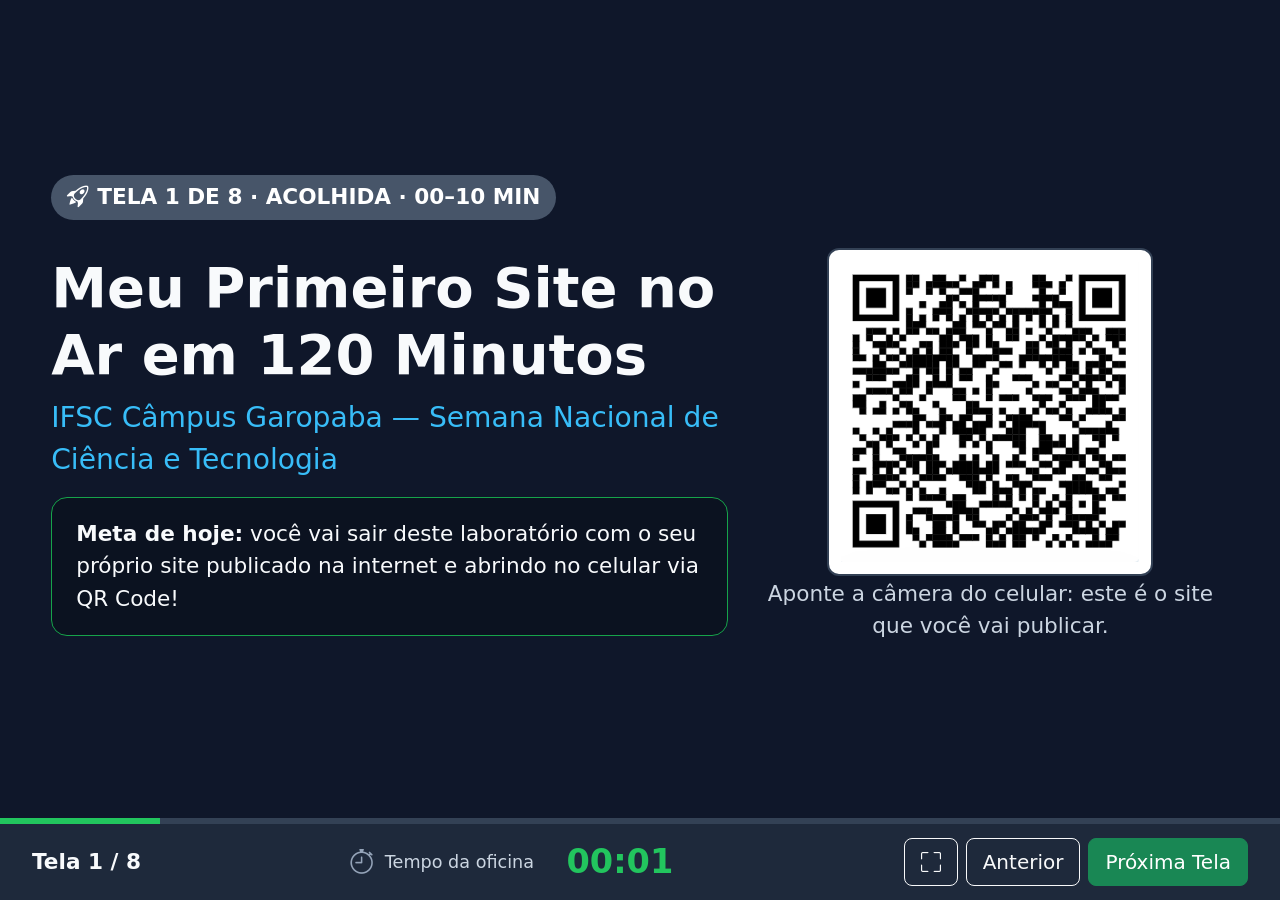
==== commit 9eecd3ca: "Adicionei imagens e alguns ajustes nos slides (ainda falta detalhes finais)" ====
--- a/slides-snct/index.html
+++ b/slides-snct/index.html
@@ -21,7 +21,8 @@
 
         <!-- TELA 1 · 00–10 min · Acolhida -->
         <section class="slide ativo" aria-label="Tela 1 de 8" data-inicio="0" data-fim="10">
-            <div><span class="selo-bloco selo-acolhida"><i class="bi bi-rocket-takeoff" aria-hidden="true"></i> TELA 1 DE 8 · ACOLHIDA · 00–10 MIN</span></div>
+            <div><span class="selo-bloco selo-acolhida"><i class="bi bi-rocket-takeoff" aria-hidden="true"></i> TELA 1
+                    DE 8 · ACOLHIDA · 00–10 MIN</span></div>
             <div class="row g-4 align-items-center mt-1">
                 <div class="col-lg-7">
                     <h1 class="display-4 fw-bold">Meu Primeiro Site no Ar em 120 Minutos</h1>
@@ -32,8 +33,8 @@
                     </div>
                 </div>
                 <div class="col-lg-5 text-center">
-                    <img class="print-tela qr-grande" src="img/qr-site-modelo.png" data-rotulo="o QR Code do site modelo"
-                        alt="QR Code do site modelo publicado">
+                    <img class="print-tela qr-grande" src="img/qrcode-slide-1.png"
+                        data-rotulo="o QR Code do site modelo" alt="QR Code do site modelo publicado">
                     <p class="legenda">Aponte a câmera do celular: este é o site que você vai publicar.</p>
                 </div>
             </div>
@@ -41,7 +42,8 @@
 
         <!-- TELA 2 · 10–15 min · Moodle -->
         <section class="slide" aria-label="Tela 2 de 8" data-inicio="10" data-fim="15">
-            <div><span class="selo-bloco selo-moodle"><i class="bi bi-mortarboard" aria-hidden="true"></i> TELA 2 DE 8 · MOODLE · 10–15 MIN</span></div>
+            <div><span class="selo-bloco selo-moodle"><i class="bi bi-mortarboard" aria-hidden="true"></i> TELA 2 DE 8 ·
+                    MOODLE · 10–15 MIN</span></div>
             <h2 class="display-5 fw-bold mt-3">Passo Inicial: Abra a Sala do Curso 1 no Moodle IFSC</h2>
             <div class="row g-4 align-items-center mt-1">
                 <div class="col-lg-7">
@@ -50,7 +52,8 @@
                         <li>Chave de inscrição: <mark class="troque">SNCT2026</mark></li>
                         <li>Na <strong>Seção 0</strong>, abra o Micro-Roteiro em PDF.</li>
                     </ol>
-                    <p class="checkpoint"><strong>Checkpoint:</strong> a Sala do Curso 1 está aberta e você enxerga a Seção 1.</p>
+                    <p class="checkpoint"><strong>Checkpoint:</strong> a Sala do Curso 1 está aberta e você enxerga a
+                        Seção 1.</p>
                 </div>
                 <div class="col-lg-5 text-center">
                     <img class="print-tela" src="img/print-moodle.png" data-rotulo="o print"
@@ -61,13 +64,17 @@
 
         <!-- TELA 3 · 15–35 min · Bloco 1 -->
         <section class="slide" aria-label="Tela 3 de 8" data-inicio="15" data-fim="35">
-            <div><span class="selo-bloco selo-bloco1"><i class="bi bi-palette" aria-hidden="true"></i> TELA 3 DE 8 · BLOCO 1 · 15–35 MIN</span></div>
+            <div><span class="selo-bloco selo-bloco1"><i class="bi bi-palette" aria-hidden="true"></i> TELA 3 DE 8 ·
+                    BLOCO 1 · 15–35 MIN</span></div>
             <h2 class="display-5 fw-bold mt-3">Baixe o Starter Kit e personalize as cores</h2>
             <div class="row g-4 align-items-start mt-1">
                 <div class="col-lg-7">
                     <ol class="lista-passos">
-                        <li>No Moodle, <strong>Seção 1</strong>: clique em <mark class="troque">starter-kit-snct.zip</mark></li>
-                        <li>Extraia na <strong>Área de Trabalho</strong> e abra a pasta <code>starter-kit-snct</code> no <strong>VS Code</strong>.</li>
+                        <li>No Moodle, <strong>Seção 1</strong>: clique em <mark
+                                class="troque">starter-kit-snct.zip</mark></li>
+                        <li>Extraia na <strong>Área de Trabalho</strong> e abra a pasta <code>starter-kit-snct</code> no
+                            <strong>VS Code</strong>.
+                        </li>
                         <li>Abra <code>css/estilo.css</code> e troque o bloco <code>:root</code>:</li>
                     </ol>
                     <pre class="codigo-telao mt-3">:root {
@@ -80,16 +87,18 @@
                     <p class="legenda"><mark class="troque">Amarelo</mark> = o que você troca.</p>
                 </div>
                 <div class="col-lg-5 text-center">
-                    <img class="print-tela" src="img/print-cores.png" data-rotulo="o print"
+                    <img class="print-tela" src="img/print-slide-3.png" data-rotulo="o print"
                         alt="Print do site com as cores trocadas">
                 </div>
             </div>
-            <p class="checkpoint"><strong>Checkpoint:</strong> salve (Ctrl+S) e abra o <code>index.html</code> no navegador: as cores devem ter mudado.</p>
+            <p class="checkpoint"><strong>Checkpoint:</strong> salve (Ctrl+S) e abra o <code>index.html</code> no
+                navegador: as cores devem ter mudado.</p>
         </section>
 
         <!-- TELA 4 · 35–55 min · Bloco 2 (2A) -->
         <section class="slide" aria-label="Tela 4 de 8" data-inicio="35" data-fim="55">
-            <div><span class="selo-bloco selo-bloco2a"><i class="bi bi-card-text" aria-hidden="true"></i> TELA 4 DE 8 · BLOCO 2 · 35–55 MIN</span></div>
+            <div><span class="selo-bloco selo-bloco2a"><i class="bi bi-card-text" aria-hidden="true"></i> TELA 4 DE 8 ·
+                    BLOCO 2 · 35–55 MIN</span></div>
             <h2 class="display-5 fw-bold mt-3">Seu nome e os 3 cartões de destaque no index.html</h2>
             <div class="row g-4 align-items-center mt-1">
                 <div class="col-lg-7">
@@ -103,86 +112,114 @@
   &lt;h2&gt;<mark>Destaque 1</mark>&lt;/h2&gt;
   &lt;p&gt;<mark>Descreva seu primeiro projeto, habilidade ou produto em destaque.</mark>&lt;/p&gt;
 &lt;/article&gt;</pre>
-                    <p class="legenda"><mark class="troque">Amarelo</mark> = o que você troca. Ex.: <em>Maria Silva - Doces Artesanais</em></p>
-                </div>
-                <div class="col-lg-5 text-center">
-                    <img class="print-tela" src="img/print-cartoes.png" data-rotulo="o print"
+                    <p class="legenda"><mark class="troque">Amarelo</mark> = o que você troca. Ex.: <em>Maria Silva -
+                            Doces Artesanais</em></p>
+                </div>
+                <div class="col-lg-5 text-center">
+                    <img class="print-tela" src="img/print-slide-4.png" data-rotulo="o print"
                         alt="Print do nome e dos 3 cartões de destaque no site">
                 </div>
             </div>
-            <p class="checkpoint"><strong>Checkpoint:</strong> salve e atualize a página (F5). Os 3 cartões mostram os seus textos, sem sobrar “Destaque 1”, “Destaque 2” ou “Destaque 3”.</p>
+            <p class="checkpoint"><strong>Checkpoint:</strong> salve e atualize a página (F5). Os 3 cartões mostram os
+                seus textos, sem sobrar “Destaque 1”, “Destaque 2” ou “Destaque 3”.</p>
         </section>
 
         <!-- TELA 5 · 55–70 min · Bloco 2B -->
         <section class="slide" aria-label="Tela 5 de 8" data-inicio="55" data-fim="70">
-            <div><span class="selo-bloco selo-bloco2b"><i class="bi bi-whatsapp" aria-hidden="true"></i> TELA 5 DE 8 · BLOCO 2B · 55–70 MIN</span></div>
+            <div><span class="selo-bloco selo-bloco2b"><i class="bi bi-whatsapp" aria-hidden="true"></i> TELA 5 DE 8 ·
+                    BLOCO 2B · 55–70 MIN</span></div>
             <h2 class="display-5 fw-bold mt-3">Configure o botão direto para o WhatsApp</h2>
             <div class="row g-4 align-items-center mt-1">
                 <div class="col-lg-7">
                     <p class="rotulo-codigo">Comentário <code>BLOCO 2B</code> no index.html:</p>
                     <pre class="codigo-telao">&lt;a class="botao-whatsapp"
-   href="https://wa.me/<mark>5548999999999</mark>?text=Ola!%20Vi%20seu%20site%20na%20SNCT!"
-   target="_blank" rel="noopener"&gt;
-  Falar comigo no WhatsApp
+href="https://wa.me/<mark>5548999999999</mark>?text=Ola!%20Vi%20seu%20site%20na%20SNCT!"
+target="_blank" rel="noopener"&gt;
+Falar comigo no WhatsApp
 &lt;/a&gt;</pre>
-                    <p class="legenda"><mark class="troque">Amarelo</mark> = o que você troca: <strong>55 + DDD + número</strong>, tudo junto, sem espaços, traços ou parênteses.</p>
-                </div>
-                <div class="col-lg-5 text-center">
-                    <img class="print-tela" src="img/print-whatsapp.png" data-rotulo="o print"
+                    <p class="legenda"><mark class="troque">Amarelo</mark> = o que você troca: <strong>55 + DDD +
+                            número</strong>, tudo junto, sem espaços, traços ou parênteses.</p>
+                </div>
+                <div class="col-lg-5 text-center">
+                    <img class="print-tela print-slide-5" src="img/print-slide-5.jpeg" data-rotulo="o print"
                         alt="Print do botão de WhatsApp abrindo a conversa">
                 </div>
             </div>
-            <p class="checkpoint"><strong>Checkpoint:</strong> clique no botão verde no navegador. O WhatsApp deve abrir uma conversa com o número que você digitou e a mensagem pronta.</p>
+            <p class="checkpoint"><strong>Checkpoint:</strong> clique no botão verde no navegador. O WhatsApp deve abrir
+                uma conversa com o número que você digitou e a mensagem pronta.</p>
         </section>
 
         <!-- TELA 6 · 70–95 min · Bloco 3 -->
         <section class="slide" aria-label="Tela 6 de 8" data-inicio="70" data-fim="95">
-            <div><span class="selo-bloco selo-bloco3"><i class="bi bi-github" aria-hidden="true"></i> TELA 6 DE 8 · BLOCO 3 · 70–95 MIN</span></div>
+            <div><span class="selo-bloco selo-bloco3"><i class="bi bi-github" aria-hidden="true"></i> TELA 6 DE 8 ·
+                    BLOCO 3 · 70–95 MIN</span></div>
             <h2 class="display-5 fw-bold mt-3">Suba no GitHub e ative o GitHub Pages</h2>
             <div class="row g-4 align-items-center mt-1">
                 <div class="col-lg-8">
                     <ol class="lista-passos">
-                        <li>Entre em <strong>github.com</strong> e faça login. Sem o código 2FA? Peça ao monitor uma <strong>conta de contingência</strong>.</li>
-                        <li><strong>New</strong> → Repository name: <mark class="troque">meu-primeiro-site</mark> · Visibilidade: <mark class="troque">Public</mark> · Add a README: <mark class="troque">desmarcado</mark> → <strong>Create repository</strong></li>
-                        <li><strong>uploading an existing file</strong> → arraste <mark class="troque">todo o conteúdo</mark> da pasta <code>starter-kit-snct</code> (index.html, css, img e README.md), não a pasta em si → <strong>Commit changes</strong></li>
-                        <li><strong>Settings</strong> → <strong>Pages</strong> → Deploy from a branch → <mark class="troque">main</mark> · <mark class="troque">/ (root)</mark> → <strong>Save</strong></li>
-                        <li>Aguarde 1 a 2 minutos e abra:<br><code class="url">https://SEU-USUARIO.github.io/meu-primeiro-site/</code></li>
+                        <li>Entre em <strong>github.com</strong> e faça login. Sem o código 2FA? Peça ao monitor uma
+                            <strong>conta de contingência</strong>.
+                        </li>
+                        <li><strong>New</strong> → Repository name: <mark class="troque">meu-primeiro-site</mark> ·
+                            Visibilidade: <mark class="troque">Public</mark> · Add a README: <mark
+                                class="troque">desmarcado</mark> → <strong>Create repository</strong></li>
+                        <li><strong>uploading an existing file</strong> → arraste <mark class="troque">todo o
+                                conteúdo</mark> da pasta <code>starter-kit-snct</code> (index.html, css, img e
+                            README.md), não a pasta em si → <strong>Commit changes</strong></li>
+                        <li><strong>Settings</strong> → <strong>Pages</strong> → Deploy from a branch → <mark
+                                class="troque">main</mark> · <mark class="troque">/ (root)</mark> →
+                            <strong>Save</strong>
+                        </li>
+                        <li>Aguarde 1 a 2 minutos e abra:<br><code
+                                class="url">https://SEU-USUARIO.github.io/meu-primeiro-site/</code></li>
                     </ol>
                 </div>
                 <div class="col-lg-4 text-center">
-                    <img class="print-tela" src="img/print-github.png" data-rotulo="o print"
+                    <img class="print-tela" src="img/print-slide-6.png" data-rotulo="o print"
                         alt="Print do GitHub com o repositório criado">
                 </div>
             </div>
-            <p class="checkpoint"><strong>Checkpoint:</strong> index.html, css, img e README.md aparecem na raiz do repositório (o index.html não pode estar dentro de outra pasta). Site com erro 404? Espere mais um minuto e atualize com Ctrl+F5.</p>
+            <p class="checkpoint"><strong>Checkpoint:</strong> index.html, css, img e README.md aparecem na raiz do
+                repositório (o index.html não pode estar dentro de outra pasta). Site com erro 404? Espere mais um
+                minuto e atualize com Ctrl+F5.</p>
         </section>
 
         <!-- TELA 7 · 95–110 min · Bloco 4 -->
         <section class="slide" aria-label="Tela 7 de 8" data-inicio="95" data-fim="110">
-            <div><span class="selo-bloco selo-bloco4"><i class="bi bi-qr-code" aria-hidden="true"></i> TELA 7 DE 8 · BLOCO 4 · 95–110 MIN</span></div>
+            <div><span class="selo-bloco selo-bloco4"><i class="bi bi-qr-code" aria-hidden="true"></i> TELA 7 DE 8 ·
+                    BLOCO 4 · 95–110 MIN</span></div>
             <h2 class="display-5 fw-bold mt-3">Gere o QR Code, teste no celular e poste no Mural</h2>
             <div class="row g-4 align-items-center mt-1">
                 <div class="col-lg-7">
                     <ol class="lista-passos">
-                        <li>Copie o endereço do seu site:<br><code class="url">https://<mark class="troque">SEU-USUARIO</mark>.github.io/<mark class="troque">meu-primeiro-site</mark>/</code></li>
-                        <li>Abra o <strong>gerador de QR Code</strong> indicado pelo instrutor, cole o endereço e baixe a imagem.</li>
-                        <li>Aponte a câmera do celular para o QR Code na tela e toque no link. Teste também o botão de WhatsApp.</li>
-                        <li>No Moodle: Sala do Curso 1 → <strong>Seção 3 (Bloco 3 e 4: No Ar!)</strong> → <strong>Mural</strong> → cole o endereço do seu site.</li>
-                    </ol>
-                </div>
-                <div class="col-lg-5 text-center">
-                    <img class="print-tela" src="img/print-qrcode.png" data-rotulo="o print"
+                        <li>Copie o endereço do seu site:<br><code
+                                class="url">https://<mark class="troque">SEU-USUARIO</mark>.github.io/<mark class="troque">meu-primeiro-site</mark>/</code>
+                        </li>
+                        <li>Abra o <strong>gerador de QR Code</strong> indicado pelo instrutor, cole o endereço e baixe
+                            a imagem.</li>
+                        <li>Aponte a câmera do celular para o QR Code na tela e toque no link. Teste também o botão de
+                            WhatsApp.</li>
+                        <li>No Moodle: Sala do Curso 1 → <strong>Seção 3 (Bloco 3 e 4: No Ar!)</strong> →
+                            <strong>Mural</strong> → cole o endereço do seu site.
+                        </li>
+                    </ol>
+                </div>
+                <div class="col-lg-5 text-center">
+                    <img class="print-tela" src="img/print-slide-7.png" data-rotulo="o print"
                         alt="Print do gerador de QR Code com o endereço do site">
                 </div>
             </div>
-            <p class="checkpoint"><strong>Checkpoint:</strong> o seu site abriu no celular, com os seus textos e as suas cores, e o botão de WhatsApp abriu a conversa correta.</p>
+            <p class="checkpoint"><strong>Checkpoint:</strong> o seu site abriu no celular, com os seus textos e as suas
+                cores, e o botão de WhatsApp abriu a conversa correta.</p>
         </section>
 
         <!-- TELA 8 · 110–120 min · Pesquisa de satisfação -->
         <section class="slide" aria-label="Tela 8 de 8" data-inicio="110" data-fim="120">
-            <div><span class="selo-bloco selo-pesquisa"><i class="bi bi-chat-heart" aria-hidden="true"></i> TELA 8 DE 8 · PESQUISA · 110–120 MIN</span></div>
+            <div><span class="selo-bloco selo-pesquisa"><i class="bi bi-chat-heart" aria-hidden="true"></i> TELA 8 DE 8
+                    · PESQUISA · 110–120 MIN</span></div>
             <h2 class="display-5 fw-bold mt-3">Conta pra gente: pesquisa de satisfação</h2>
-            <p class="mt-2">Na <strong>Seção 4 (Avaliação &amp; Certificado)</strong> do Moodle, responda às 3 perguntas rápidas, ou aponte o celular para o QR Code:</p>
+            <p class="mt-2">Na <strong>Seção 4 (Avaliação &amp; Certificado)</strong> do Moodle, responda às 3 perguntas
+                rápidas, ou aponte o celular para o QR Code:</p>
             <div class="text-center mt-2">
                 <img class="qr-pesquisa" src="img/qr-pesquisa.png" alt="QR Code da pesquisa de satisfação">
             </div>
@@ -205,7 +242,9 @@
         </div>
 
         <nav class="d-flex gap-2" aria-label="Navegação das telas">
-            <button class="btn btn-outline-light btn-lg" type="button" onclick="alternarTelaCheia()" aria-label="Alternar tela cheia" title="Tela cheia (F)"><i class="bi bi-fullscreen" aria-hidden="true"></i></button>
+            <button class="btn btn-outline-light btn-lg" type="button" onclick="alternarTelaCheia()"
+                aria-label="Alternar tela cheia" title="Tela cheia (F)"><i class="bi bi-fullscreen"
+                    aria-hidden="true"></i></button>
             <button class="btn btn-outline-light btn-lg" type="button" onclick="mudarSlide(-1)">Anterior</button>
             <button class="btn btn-success btn-lg" type="button" onclick="mudarSlide(1)">Próxima Tela</button>
         </nav>
@@ -214,4 +253,4 @@
     <script src="js/slides.js"></script>
 </body>
 
-</html>
+</html>
--- a/slides-snct/css/slides.css
+++ b/slides-snct/css/slides.css
@@ -41,21 +41,41 @@
 
 /* Centraliza na vertical SEM cortar o topo quando o conteúdo é maior que a janela:
    com "justify-content: center" o início da tela ficava fora do alcance da rolagem. */
-.slide.ativo > :first-child { margin-top: auto; }
-.slide.ativo > :last-child  { margin-bottom: auto; }
+.slide.ativo> :first-child {
+    margin-top: auto;
+}
+
+.slide.ativo> :last-child {
+    margin-bottom: auto;
+}
 
 @keyframes entrada-tela {
-    from { opacity: 0; transform: translateY(8px); }
-    to   { opacity: 1; transform: translateY(0); }
+    from {
+        opacity: 0;
+        transform: translateY(8px);
+    }
+
+    to {
+        opacity: 1;
+        transform: translateY(0);
+    }
 }
 
 @media (prefers-reduced-motion: reduce) {
-    .slide.ativo { animation: none; }
+    .slide.ativo {
+        animation: none;
+    }
 }
 
 /* Títulos responsivos (sobrescrevem display-4 / display-5 do Bootstrap) */
-.slide h1.display-4 { font-size: clamp(2rem, 5vw, 3.5rem); }
-.slide h2.display-5 { font-size: clamp(1.7rem, 3.2vw, 2.6rem); margin-bottom: 0; }
+.slide h1.display-4 {
+    font-size: clamp(2rem, 5vw, 3.5rem);
+}
+
+.slide h2.display-5 {
+    font-size: clamp(1.7rem, 3.2vw, 2.6rem);
+    margin-bottom: 0;
+}
 
 .subtitulo {
     color: #38bdf8;
@@ -83,17 +103,42 @@
     font-size: 1.35rem;
 }
 
-.selo-acolhida { background: #475569; }
-.selo-moodle   { background: #1d4ed8; }
-.selo-bloco1   { background: #15803d; }
-.selo-bloco2a  { background: #0f766e; }
-.selo-bloco2b  { background: #7c3aed; }
-.selo-bloco3   { background: #c2410c; }
-.selo-bloco4   { background: #be185d; }
-.selo-pesquisa { background: #475569; }
+.selo-acolhida {
+    background: #475569;
+}
+
+.selo-moodle {
+    background: #1d4ed8;
+}
+
+.selo-bloco1 {
+    background: #15803d;
+}
+
+.selo-bloco2a {
+    background: #0f766e;
+}
+
+.selo-bloco2b {
+    background: #7c3aed;
+}
+
+.selo-bloco3 {
+    background: #c2410c;
+}
+
+.selo-bloco4 {
+    background: #be185d;
+}
+
+.selo-pesquisa {
+    background: #475569;
+}
 
 /* Endereço (URL) sempre inteiro numa linha só */
-code.url { white-space: nowrap; }
+code.url {
+    white-space: nowrap;
+}
 
 /* ===== Passos numerados ===== */
 ol.lista-passos {
@@ -161,7 +206,9 @@
     font-size: var(--fs-texto);
 }
 
-.checkpoint strong { color: #4ade80; }
+.checkpoint strong {
+    color: #4ade80;
+}
 
 /* ===== Prints e QR Codes (imagem ou espaço reservado) ===== */
 .print-tela {
@@ -233,9 +280,15 @@
     font-variant-numeric: tabular-nums;
 }
 
-.cronometro > .bi-stopwatch { font-size: 1.6rem; color: #94a3b8; }
-
-.cronometro-rotulo { color: #cbd5e1; font-size: 1.1rem; }
+.cronometro>.bi-stopwatch {
+    font-size: 1.6rem;
+    color: #94a3b8;
+}
+
+.cronometro-rotulo {
+    color: #cbd5e1;
+    font-size: 1.1rem;
+}
 
 .cronometro-tempo {
     min-width: 6.5ch;
@@ -248,27 +301,76 @@
 /* Telas de pouca altura (notebook / projetor 720p): economiza espaço vertical
    sem diminuir as fontes, para as telas continuarem sem rolagem. */
 @media (max-height: 900px) {
-    .slide { padding-top: 4px; padding-bottom: 4px; }
-    ol.lista-passos { padding-top: 8px; padding-bottom: 8px; }
-    ol.lista-passos li { margin: 0.15rem 0; }
-    pre.codigo-telao { padding: 8px 14px; }
-    .checkpoint { margin-top: 0.5rem; padding: 0.35rem 0.8rem; }
-    .rotulo-codigo { margin: 0.25rem 0 0.15rem; }
-    .legenda { margin-top: 0.15rem; }
-    .slide h2.display-5 { line-height: 1.15; }
+    .slide {
+        padding-top: 4px;
+        padding-bottom: 4px;
+    }
+
+    ol.lista-passos {
+        padding-top: 8px;
+        padding-bottom: 8px;
+    }
+
+    ol.lista-passos li {
+        margin: 0.15rem 0;
+    }
+
+    pre.codigo-telao {
+        padding: 8px 14px;
+    }
+
+    .checkpoint {
+        margin-top: 0.5rem;
+        padding: 0.35rem 0.8rem;
+    }
+
+    .rotulo-codigo {
+        margin: 0.25rem 0 0.15rem;
+    }
+
+    .legenda {
+        margin-top: 0.15rem;
+    }
+
+    .slide h2.display-5 {
+        line-height: 1.15;
+    }
 }
 
 @media (max-height: 760px) {
-    pre.codigo-telao { line-height: 1.22; padding: 6px 12px; margin-bottom: 0.2rem; }
-    .selo-bloco { padding: 2px 14px; }
-    .slide h2.display-5 { font-size: clamp(1.5rem, 2.8vw, 2.2rem); }
+    pre.codigo-telao {
+        line-height: 1.22;
+        padding: 6px 12px;
+        margin-bottom: 0.2rem;
+    }
+
+    .selo-bloco {
+        padding: 2px 14px;
+    }
+
+    .slide h2.display-5 {
+        font-size: clamp(1.5rem, 2.8vw, 2.2rem);
+    }
 }
 
 @media (max-width: 992px) {
-    .cronometro-rotulo { display: none; }
+    .cronometro-rotulo {
+        display: none;
+    }
 }
 
 @media (max-width: 768px) {
-    .barra-rodape { padding: 6px 12px 0; gap: 8px; }
-    .cronometro-tempo { font-size: 1.6rem; }
-}
+    .barra-rodape {
+        padding: 6px 12px 0;
+        gap: 8px;
+    }
+
+    .cronometro-tempo {
+        font-size: 1.6rem;
+    }
+}
+
+/* Foto alta (ex.: print de celular): pode ocupar mais altura que os prints normais */
+.print-tela.print-slide-5 {
+    max-height: 56vh;
+}
